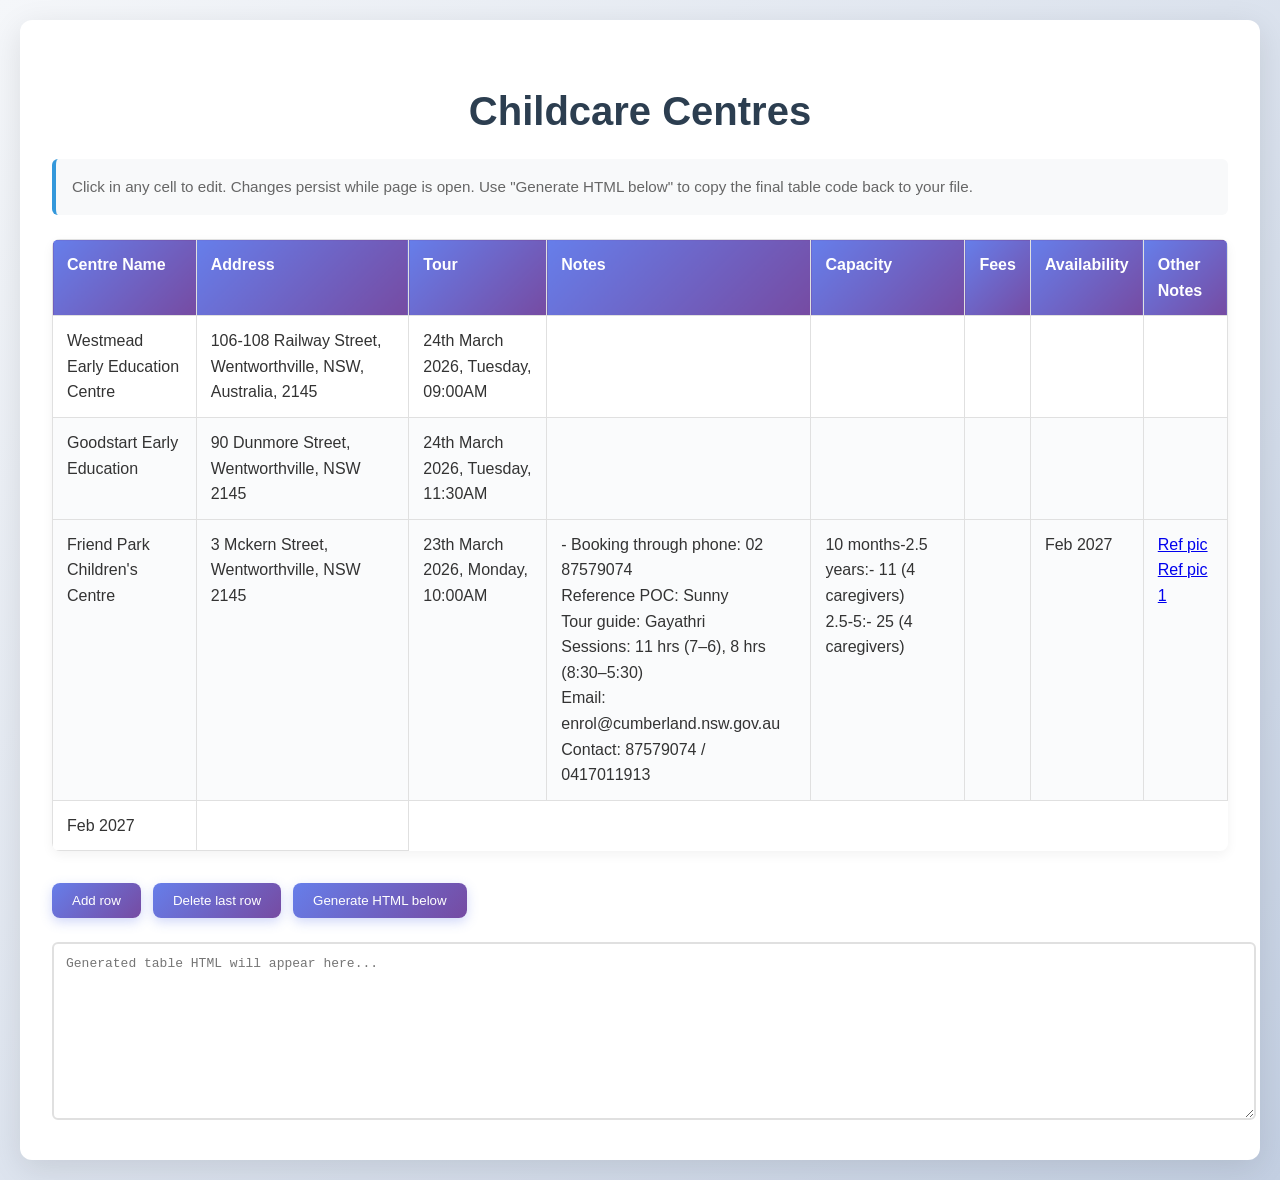
==== index.html @ 1ac56fbf "index.html" ====
<!DOCTYPE html>
<html lang="en">
<head>
  <meta charset="UTF-8">
  <title>Childcare Centres</title>
  <style>
    body {
      font-family: -apple-system, BlinkMacSystemFont, 'Segoe UI', Roboto, sans-serif;
      background: linear-gradient(135deg, #f5f7fa 0%, #c3cfe2 100%);
      margin: 0;
      padding: 20px;
      line-height: 1.6;
      color: #333;
    }
    h1 {
      text-align: center;
      color: #2c3e50;
      font-size: 2.5rem;
      margin-bottom: 1rem;
    }
    .container {
      max-width: 1400px;
      margin: 0 auto;
      background: #fff;
      padding: 2rem;
      border-radius: 12px;
      box-shadow: 0 8px 32px rgba(0,0,0,0.1);
    }
    .info {
      font-size: 0.95em;
      color: #666;
      margin-bottom: 1.5rem;
      background: #f8f9fa;
      padding: 1rem;
      border-radius: 6px;
      border-left: 4px solid #3498db;
    }
    table {
      width: 100%;
      border-collapse: collapse;
      margin-top: 1rem;
      border-radius: 8px;
      overflow: hidden;
      box-shadow: 0 4px 12px rgba(0,0,0,0.05);
    }
    th, td {
      border: 1px solid #e0e0e0;
      padding: 12px 14px;
      text-align: left;
      vertical-align: top;
    }
    th {
      background: linear-gradient(135deg, #667eea 0%, #764ba2 100%);
      color: white;
      font-weight: 600;
      position: sticky;
      top: 0;
    }
    tr:nth-child(even) td {
      background: #fafbfc;
    }
    tr:hover td {
      background: #f0f8ff;
    }
    textarea {
      width: 100%;
      height: 150px;
      margin-top: 1.5rem;
      font-family: 'Courier New', monospace;
      font-size: 13px;
      border: 2px solid #e0e0e0;
      border-radius: 6px;
      padding: 12px;
      resize: vertical;
    }
    .controls {
      margin-top: 2rem;
      display: flex;
      gap: 12px;
      flex-wrap: wrap;
    }
    button {
      padding: 10px 20px;
      border-radius: 8px;
      border: none;
      cursor: pointer;
      background: linear-gradient(135deg, #667eea 0%, #764ba2 100%);
      color: white;
      font-weight: 500;
      transition: all 0.3s ease;
      box-shadow: 0 4px 12px rgba(102, 126, 234, 0.3);
    }
    button:hover {
      transform: translateY(-2px);
      box-shadow: 0 6px 20px rgba(102, 126, 234, 0.4);
    }
    @media (max-width: 768px) {
      .container {
        padding: 1.5rem;
        margin: 0 0.5rem;
      }
      th, td {
        padding: 8px 10px;
        font-size: 0.9em;
      }
    }
  </style>
</head>
<body>
  <div class="container">
    <h1>Childcare Centres</h1>

    <p class="info">
      Click in any cell to edit. Changes persist while page is open. 
      Use "Generate HTML below" to copy the final table code back to your file.
    </p>

   <table id="centres-table">
      <thead>
        <tr>
          <th>Centre Name</th>
          <th>Address</th>
          <th>Tour</th>
          <th>Notes</th>
          <th>Capacity</th>
          <th>Fees</th>
          <th>Availability</th>
          <th>Other Notes</th>
        </tr>
      </thead>
      <tbody contenteditable="true">
        <tr>
          <td>Westmead Early Education Centre</td>
          <td>106-108 Railway Street, Wentworthville, NSW, Australia, 2145</td>
          <td>24th March 2026, Tuesday, 09:00AM</td>
          <td></td>
          <td></td>
          <td></td>
          <td></td>
          <td></td>
        </tr>
        <tr>
          <td>Goodstart Early Education</td>
          <td>90 Dunmore Street, Wentworthville, NSW 2145</td>
          <td>24th March 2026, Tuesday, 11:30AM</td>
          <td></td>
          <td></td>
          <td></td>
          <td></td>
          <td></td>
        </tr>
        <tr>
         <tr>
  <td>Friend Park Children's Centre</td>
  <td>3 Mckern Street, Wentworthville, NSW 2145</td>
  <td>23th March 2026, Monday, 10:00AM</td>
  <td>- Booking through phone: 02 87579074<br>Reference POC: Sunny<br>Tour guide: Gayathri<br>Sessions: 11 hrs (7–6), 8 hrs (8:30–5:30)<br>Email: enrol@cumberland.nsw.gov.au<br>Contact: 87579074 / 0417011913<br></td>
  <td>10 months-2.5 years:- 11 (4 caregivers)<br>2.5-5:- 25 (4 caregivers)</td>
  <td></td>
  <td>Feb 2027</td>
  <td contenteditable="false">
    <a href="friends park child care.jpeg" target="_blank" rel="noopener noreferrer">Ref pic</a> <br> 
    <a href="friends park child care1.jpeg" target="_blank" rel="noopener noreferrer">Ref pic 1</a>
  </td>
</tr>

          <td>Feb 2027</td>
          <td></td>
        </tr>
      </tbody>
    </table>

    <div class="controls">
      <button onclick="addRow()">Add row</button>
      <button onclick="deleteLastRow()">Delete last row</button>
      <button onclick="exportTable()">Generate HTML below</button>
    </div>

    <textarea id="export-output"
      placeholder="Generated table HTML will appear here..."></textarea>
  </div>

  <script>
    function addRow() {
      const tbody = document.querySelector('#centres-table tbody');
      const row = document.createElement('tr');
      row.innerHTML = '<td></td><td></td><td></td><td></td><td></td><td></td><td></td><td></td>';
      tbody.appendChild(row);
    }

    function deleteLastRow() {
      const tbody = document.querySelector('#centres-table tbody');
      const rows = tbody.querySelectorAll('tr');
      if (rows.length > 0) {
        tbody.removeChild(rows[rows.length - 1]);
      }
    }

    function exportTable() {
      const table = document.getElementById('centres-table');
      const html = table.outerHTML;
      document.getElementById('export-output').value = html;
    }
  </script>
</body>
</html>
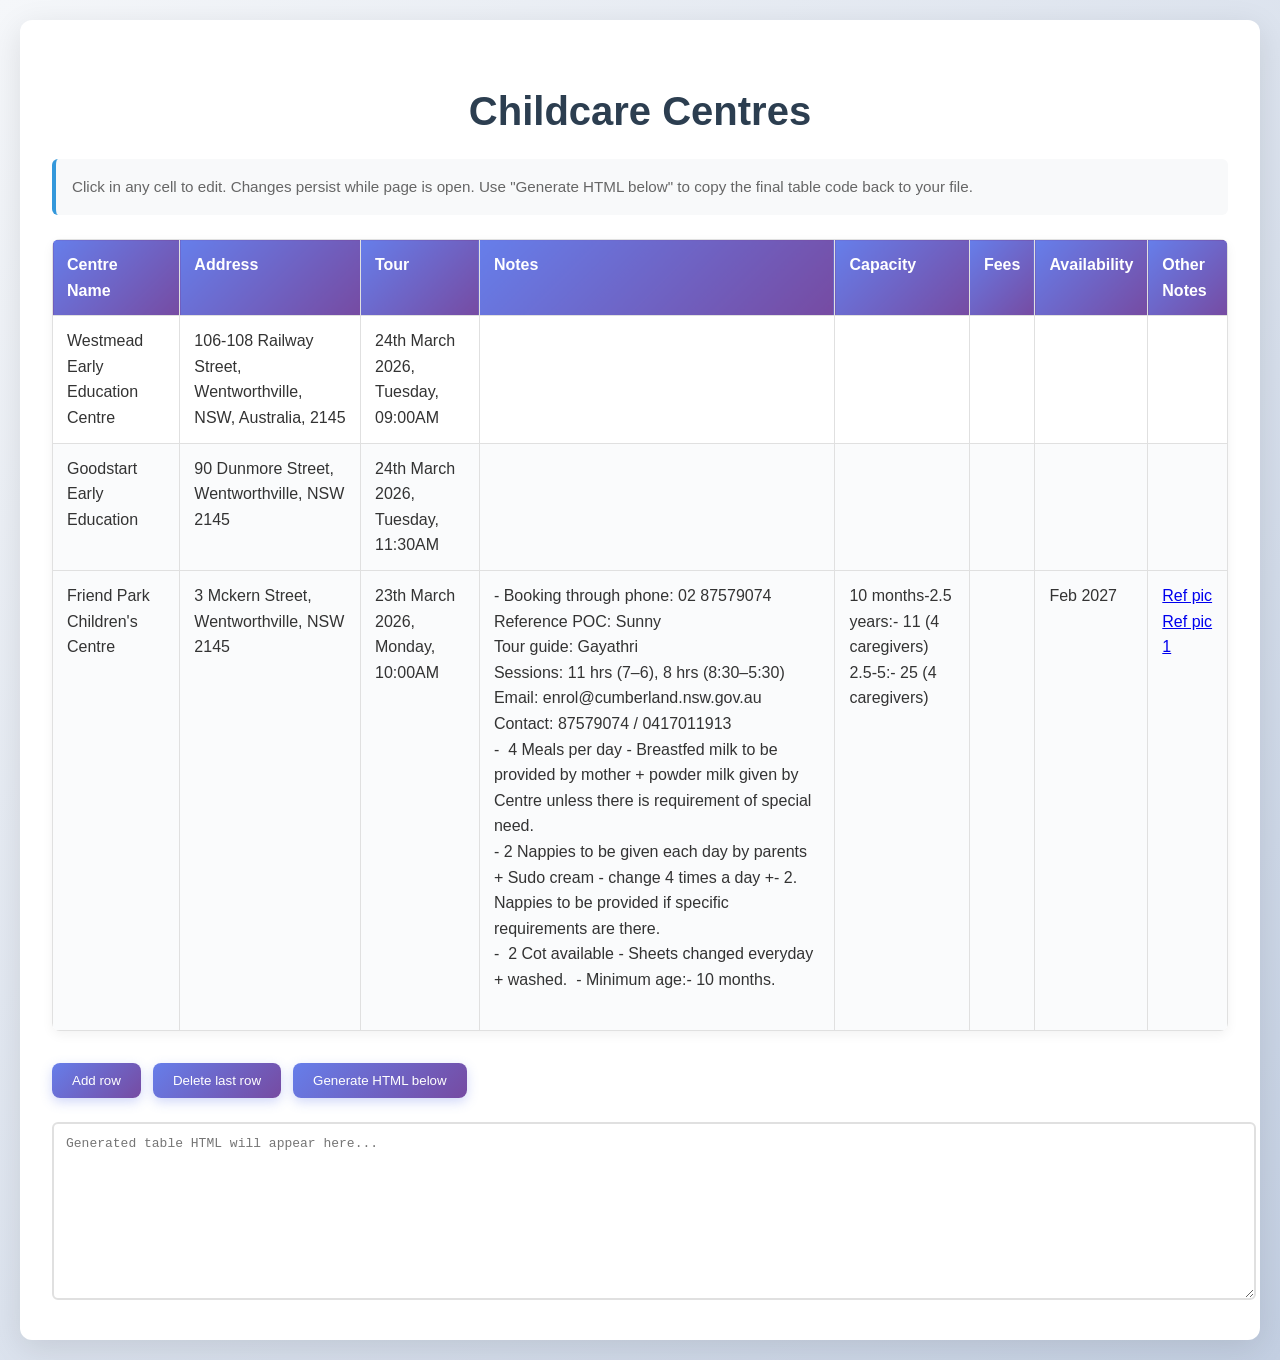
==== commit f96daee0: "index.html" ====
--- a/index.html
+++ b/index.html
@@ -115,7 +115,7 @@
       Use "Generate HTML below" to copy the final table code back to your file.
     </p>
 
-   <table id="centres-table">
+<table id="centres-table">
       <thead>
         <tr>
           <th>Centre Name</th>
@@ -150,11 +150,11 @@
           <td></td>
         </tr>
         <tr>
-         <tr>
+         </tr><tr>
   <td>Friend Park Children's Centre</td>
   <td>3 Mckern Street, Wentworthville, NSW 2145</td>
   <td>23th March 2026, Monday, 10:00AM</td>
-  <td>- Booking through phone: 02 87579074<br>Reference POC: Sunny<br>Tour guide: Gayathri<br>Sessions: 11 hrs (7–6), 8 hrs (8:30–5:30)<br>Email: enrol@cumberland.nsw.gov.au<br>Contact: 87579074 / 0417011913<br></td>
+  <td>- Booking through phone: 02 87579074<br>Reference POC: Sunny<br>Tour guide: Gayathri<br>Sessions: 11 hrs (7–6), 8 hrs (8:30–5:30)<br>Email: enrol@cumberland.nsw.gov.au<br>Contact: 87579074 / 0417011913<br>-&nbsp;&nbsp;4 Meals per day - Breastfed milk to be provided by mother + powder milk given by Centre unless there is requirement of special need.<br>- 2 Nappies to be given each day by parents&nbsp; + Sudo cream - change 4 times a day +- 2. Nappies to be provided if specific requirements are there.&nbsp;<br>-&nbsp;&nbsp;2 Cot available - Sheets changed everyday + washed.&nbsp;&nbsp;- Minimum age:- 10 months.&nbsp;<br><br></td>
   <td>10 months-2.5 years:- 11 (4 caregivers)<br>2.5-5:- 25 (4 caregivers)</td>
   <td></td>
   <td>Feb 2027</td>
@@ -164,9 +164,7 @@
   </td>
 </tr>
 
-          <td>Feb 2027</td>
-          <td></td>
-        </tr>
+          
       </tbody>
     </table>
 
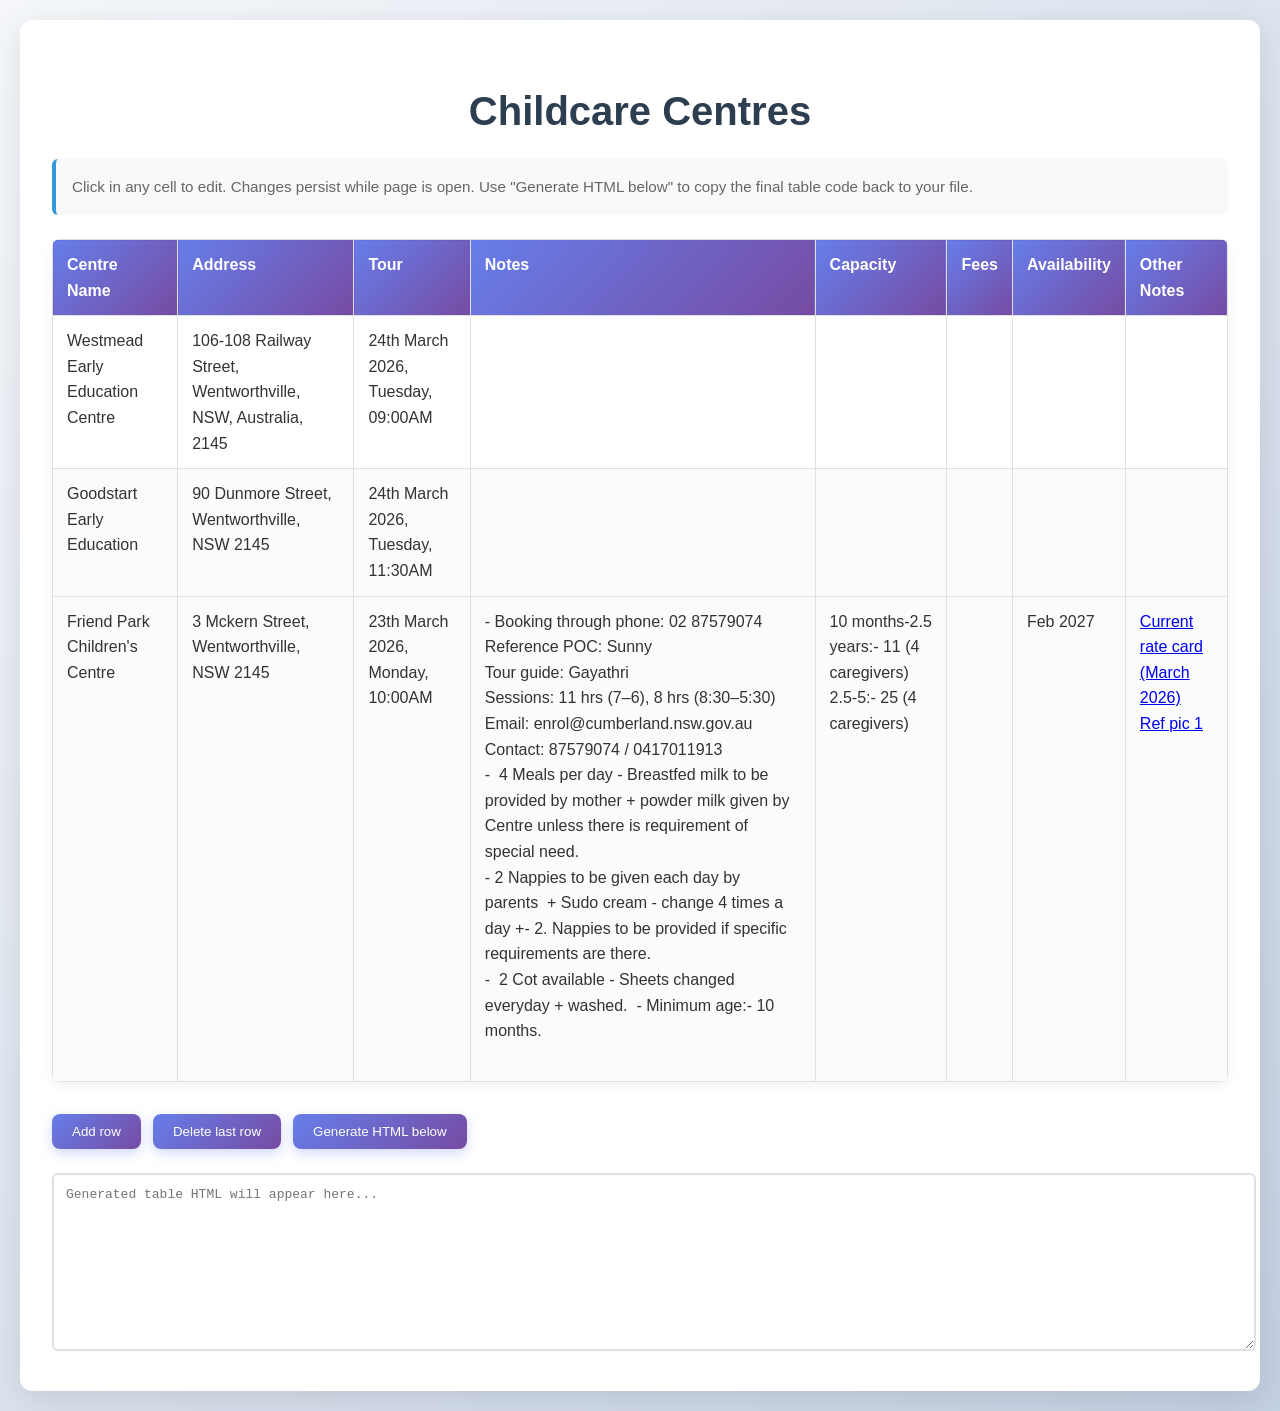
==== commit 1e34c87d: "index.html" ====
--- a/index.html
+++ b/index.html
@@ -159,7 +159,7 @@
   <td></td>
   <td>Feb 2027</td>
   <td contenteditable="false">
-    <a href="friends park child care.jpeg" target="_blank" rel="noopener noreferrer">Ref pic</a> <br> 
+    <a href="friends park child care.jpeg" target="_blank" rel="noopener noreferrer">Current rate card (March 2026)</a> <br> 
     <a href="friends park child care1.jpeg" target="_blank" rel="noopener noreferrer">Ref pic 1</a>
   </td>
 </tr>
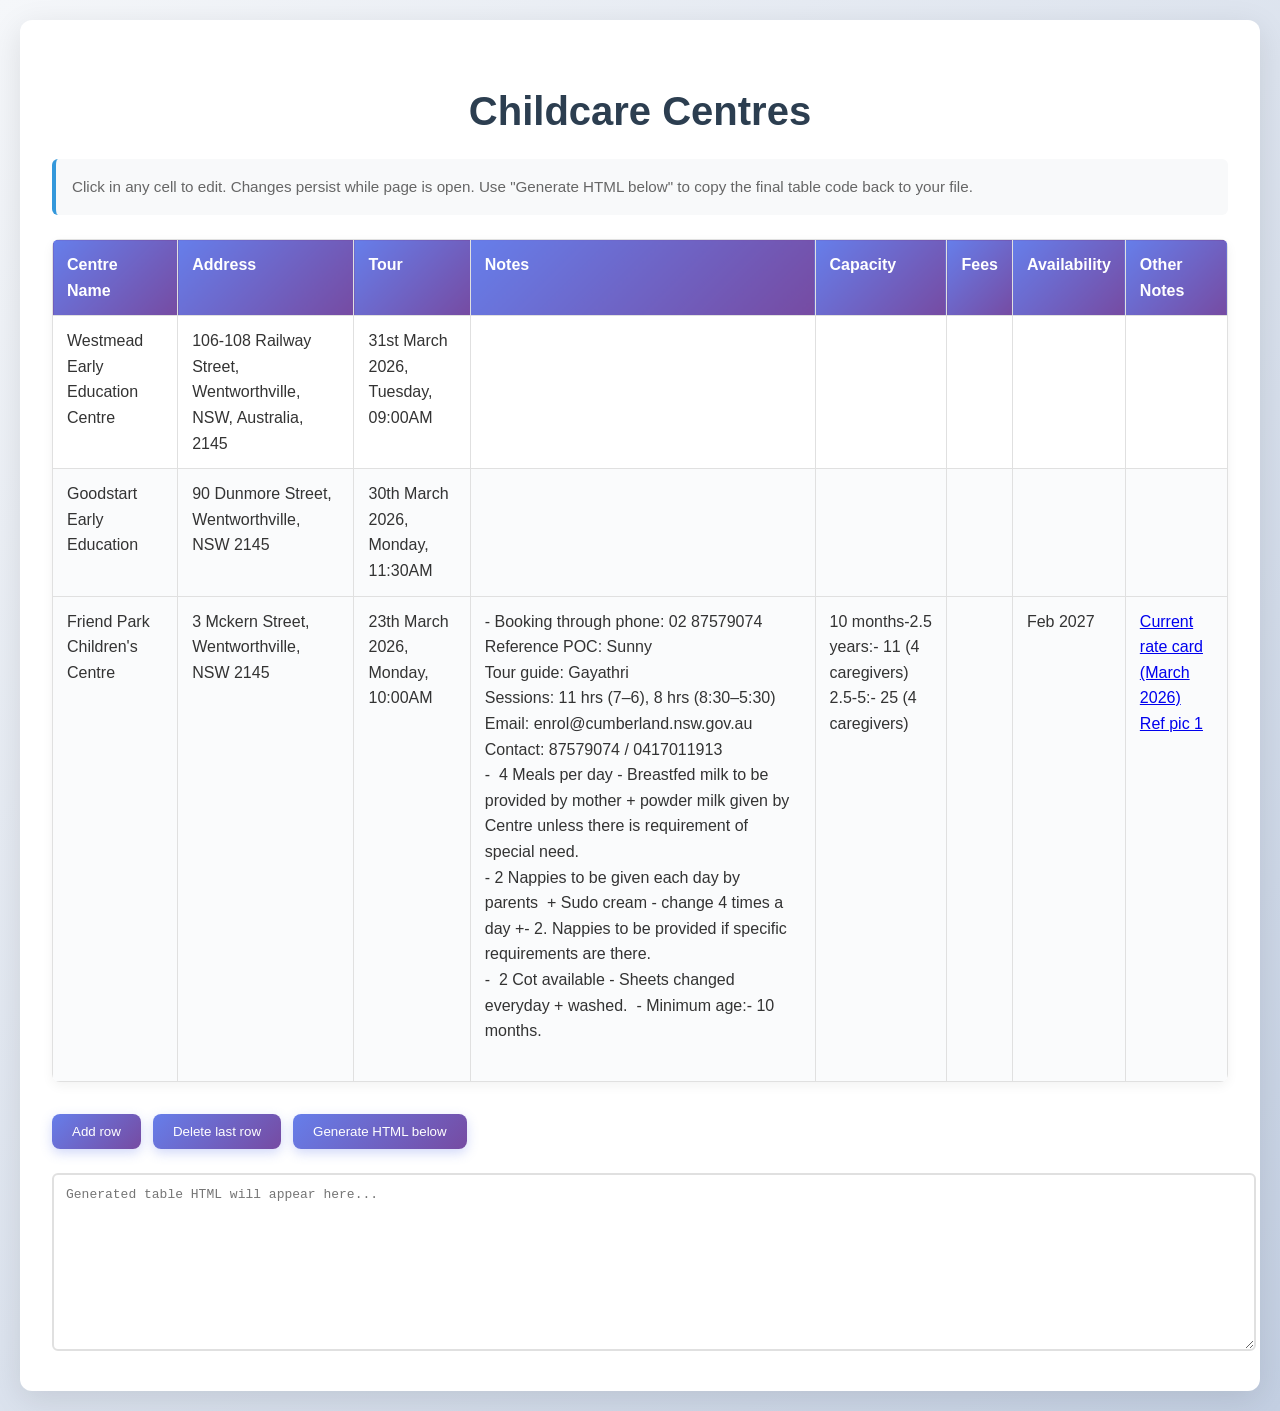
==== commit cfd67ccc: "Update index.html" ====
--- a/index.html
+++ b/index.html
@@ -132,7 +132,7 @@
         <tr>
           <td>Westmead Early Education Centre</td>
           <td>106-108 Railway Street, Wentworthville, NSW, Australia, 2145</td>
-          <td>24th March 2026, Tuesday, 09:00AM</td>
+          <td>31st March 2026, Tuesday, 09:00AM</td>
           <td></td>
           <td></td>
           <td></td>
@@ -142,7 +142,7 @@
         <tr>
           <td>Goodstart Early Education</td>
           <td>90 Dunmore Street, Wentworthville, NSW 2145</td>
-          <td>24th March 2026, Tuesday, 11:30AM</td>
+          <td>30th March 2026, Monday, 11:30AM</td>
           <td></td>
           <td></td>
           <td></td>
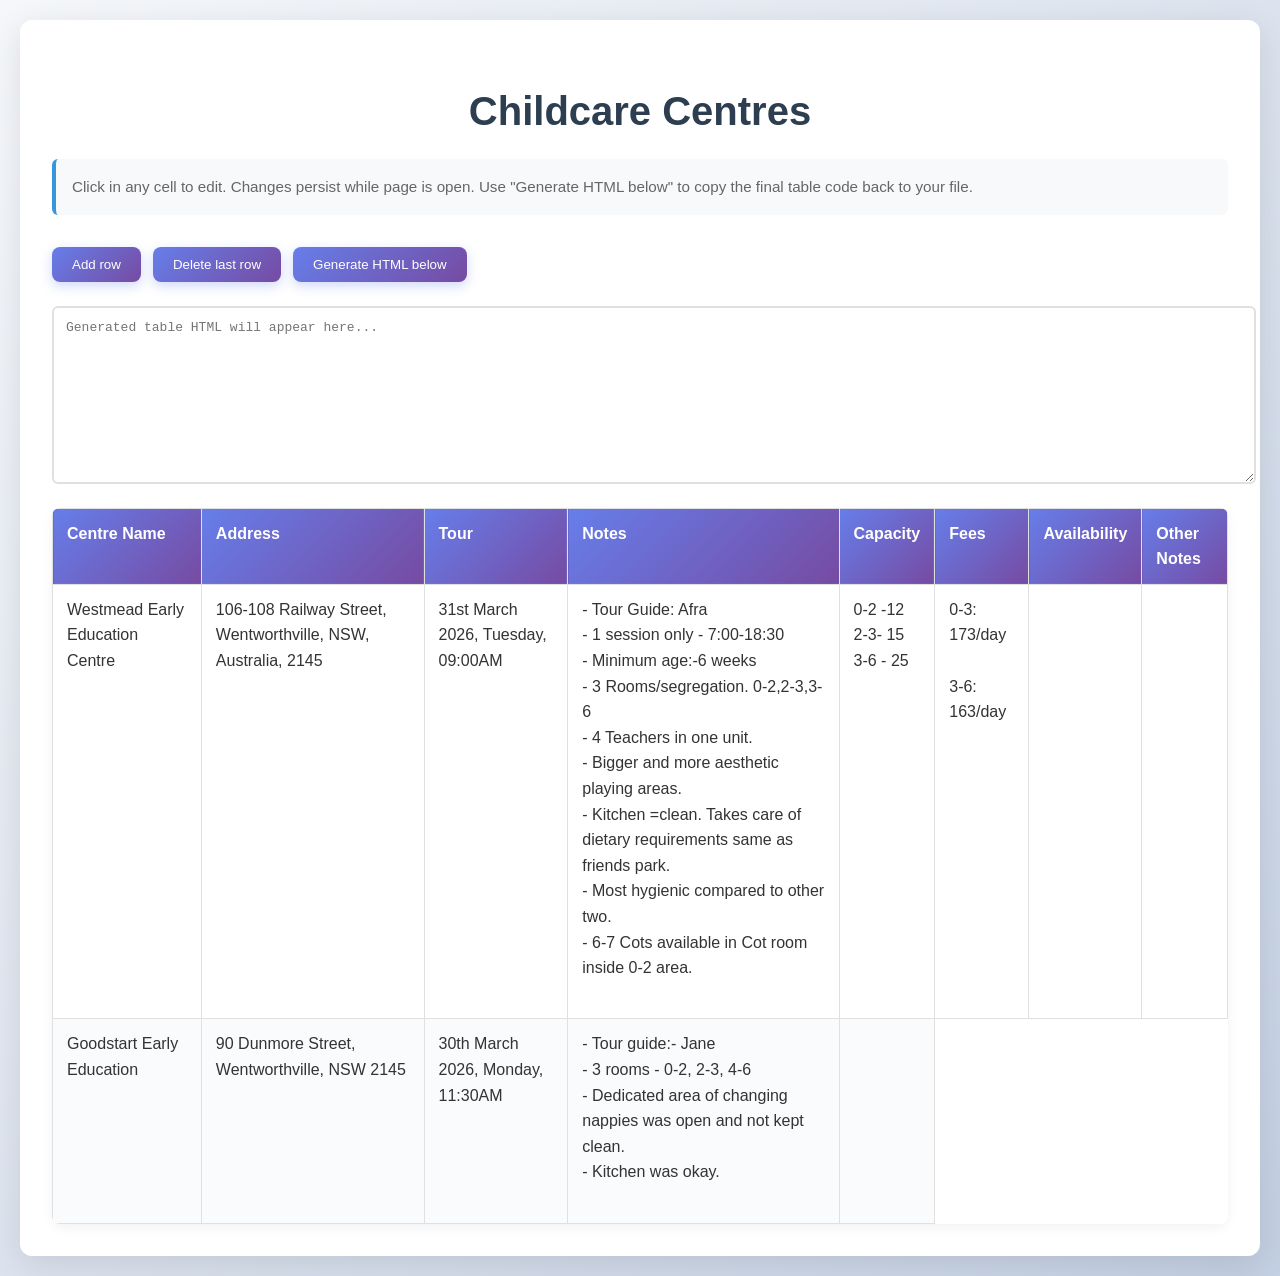
==== commit cf5b92cb: "Update index.html" ====
--- a/index.html
+++ b/index.html
@@ -133,9 +133,9 @@
           <td>Westmead Early Education Centre</td>
           <td>106-108 Railway Street, Wentworthville, NSW, Australia, 2145</td>
           <td>31st March 2026, Tuesday, 09:00AM</td>
-          <td></td>
-          <td></td>
-          <td></td>
+          <td>- Tour Guide: Afra<br>- 1 session only - 7:00-18:30<br>- Minimum age:-6 weeks<br>- 3 Rooms/segregation. 0-2,2-3,3-6<br>- 4 Teachers in one unit.<br>- Bigger and more aesthetic playing areas.<br>- Kitchen =clean. Takes care of dietary requirements same as friends park.<br>- Most hygienic compared to other two.&nbsp;<br>- 6-7 Cots available in Cot room inside 0-2 area.&nbsp;&nbsp;<br><br></td>
+          <td>0-2 -12<br>2-3- 15<br>3-6 - 25</td>
+          <td>0-3: 173/day<br><br>3-6: 163/day</td>
           <td></td>
           <td></td>
         </tr>
@@ -143,30 +143,8 @@
           <td>Goodstart Early Education</td>
           <td>90 Dunmore Street, Wentworthville, NSW 2145</td>
           <td>30th March 2026, Monday, 11:30AM</td>
+          <td>- Tour guide:- Jane<br>- 3 rooms - 0-2, 2-3, 4-6<br>- Dedicated area of changing nappies was open and not kept clean.&nbsp;<br>- Kitchen was okay.&nbsp;<br><br></td>
           <td></td>
-          <td></td>
-          <td></td>
-          <td></td>
-          <td></td>
-        </tr>
-        <tr>
-         </tr><tr>
-  <td>Friend Park Children's Centre</td>
-  <td>3 Mckern Street, Wentworthville, NSW 2145</td>
-  <td>23th March 2026, Monday, 10:00AM</td>
-  <td>- Booking through phone: 02 87579074<br>Reference POC: Sunny<br>Tour guide: Gayathri<br>Sessions: 11 hrs (7–6), 8 hrs (8:30–5:30)<br>Email: enrol@cumberland.nsw.gov.au<br>Contact: 87579074 / 0417011913<br>-&nbsp;&nbsp;4 Meals per day - Breastfed milk to be provided by mother + powder milk given by Centre unless there is requirement of special need.<br>- 2 Nappies to be given each day by parents&nbsp; + Sudo cream - change 4 times a day +- 2. Nappies to be provided if specific requirements are there.&nbsp;<br>-&nbsp;&nbsp;2 Cot available - Sheets changed everyday + washed.&nbsp;&nbsp;- Minimum age:- 10 months.&nbsp;<br><br></td>
-  <td>10 months-2.5 years:- 11 (4 caregivers)<br>2.5-5:- 25 (4 caregivers)</td>
-  <td></td>
-  <td>Feb 2027</td>
-  <td contenteditable="false">
-    <a href="friends park child care.jpeg" target="_blank" rel="noopener noreferrer">Current rate card (March 2026)</a> <br> 
-    <a href="friends park child care1.jpeg" target="_blank" rel="noopener noreferrer">Ref pic 1</a>
-  </td>
-</tr>
-
-          
-      </tbody>
-    </table>
 
     <div class="controls">
       <button onclick="addRow()">Add row</button>
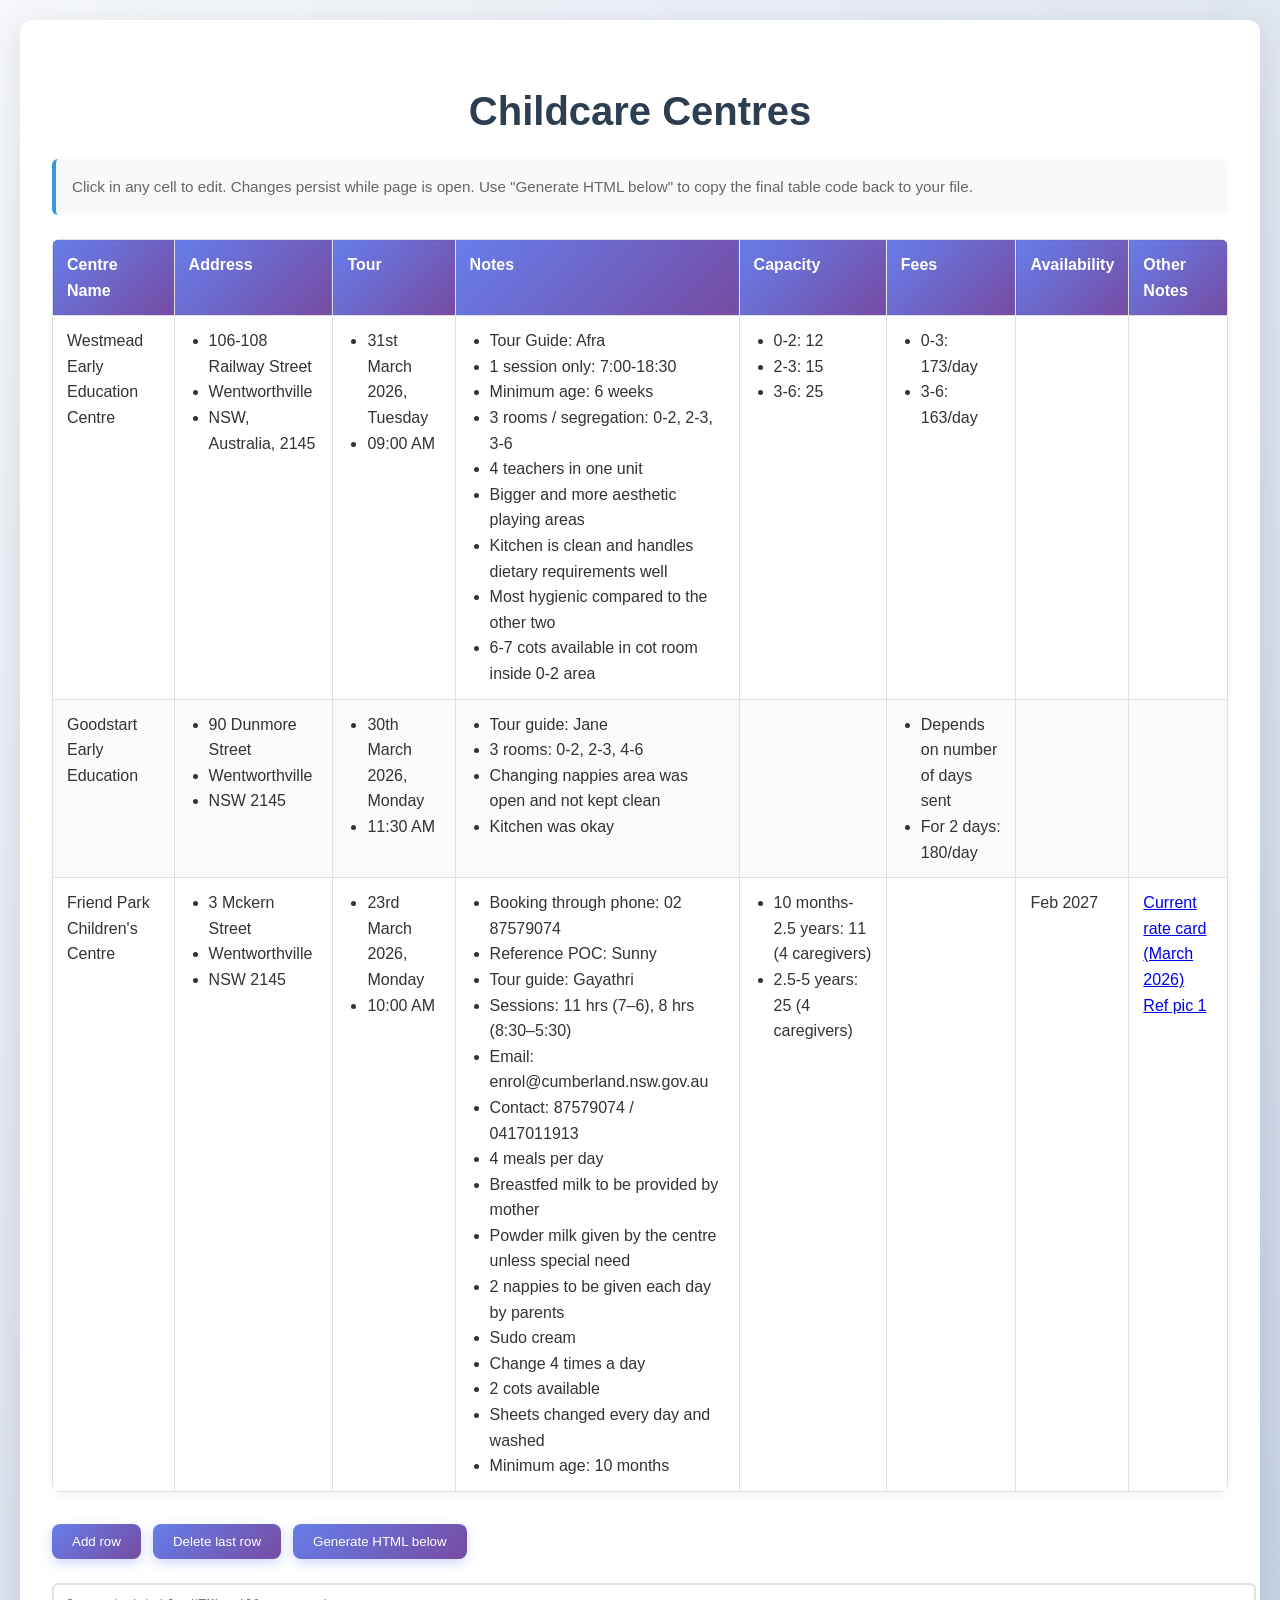
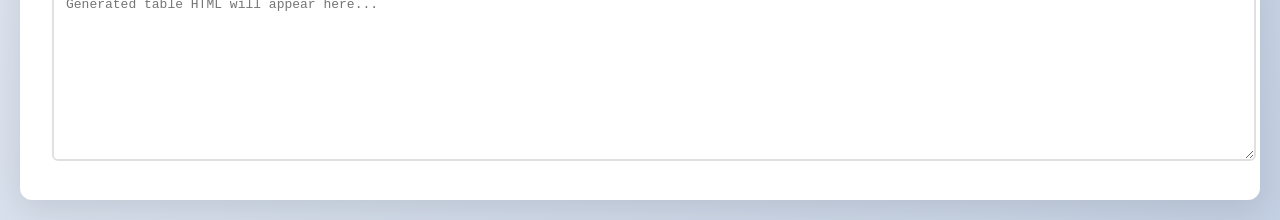
==== commit a5d6f0af: "Update index.html" ====
--- a/index.html
+++ b/index.html
@@ -115,36 +115,159 @@
       Use "Generate HTML below" to copy the final table code back to your file.
     </p>
 
+<style>
+  #centres-table td ul {
+    margin: 0;
+    padding-left: 20px;
+  }
+
+  #centres-table td {
+    vertical-align: top;
+  }
+</style>
+
 <table id="centres-table">
-      <thead>
-        <tr>
-          <th>Centre Name</th>
-          <th>Address</th>
-          <th>Tour</th>
-          <th>Notes</th>
-          <th>Capacity</th>
-          <th>Fees</th>
-          <th>Availability</th>
-          <th>Other Notes</th>
-        </tr>
-      </thead>
-      <tbody contenteditable="true">
-        <tr>
-          <td>Westmead Early Education Centre</td>
-          <td>106-108 Railway Street, Wentworthville, NSW, Australia, 2145</td>
-          <td>31st March 2026, Tuesday, 09:00AM</td>
-          <td>- Tour Guide: Afra<br>- 1 session only - 7:00-18:30<br>- Minimum age:-6 weeks<br>- 3 Rooms/segregation. 0-2,2-3,3-6<br>- 4 Teachers in one unit.<br>- Bigger and more aesthetic playing areas.<br>- Kitchen =clean. Takes care of dietary requirements same as friends park.<br>- Most hygienic compared to other two.&nbsp;<br>- 6-7 Cots available in Cot room inside 0-2 area.&nbsp;&nbsp;<br><br></td>
-          <td>0-2 -12<br>2-3- 15<br>3-6 - 25</td>
-          <td>0-3: 173/day<br><br>3-6: 163/day</td>
-          <td></td>
-          <td></td>
-        </tr>
-        <tr>
-          <td>Goodstart Early Education</td>
-          <td>90 Dunmore Street, Wentworthville, NSW 2145</td>
-          <td>30th March 2026, Monday, 11:30AM</td>
-          <td>- Tour guide:- Jane<br>- 3 rooms - 0-2, 2-3, 4-6<br>- Dedicated area of changing nappies was open and not kept clean.&nbsp;<br>- Kitchen was okay.&nbsp;<br><br></td>
-          <td></td>
+  <thead>
+    <tr>
+      <th>Centre Name</th>
+      <th>Address</th>
+      <th>Tour</th>
+      <th>Notes</th>
+      <th>Capacity</th>
+      <th>Fees</th>
+      <th>Availability</th>
+      <th>Other Notes</th>
+    </tr>
+  </thead>
+  <tbody contenteditable="true">
+    <tr>
+      <td>Westmead Early Education Centre</td>
+      <td>
+        <ul>
+          <li>106-108 Railway Street</li>
+          <li>Wentworthville</li>
+          <li>NSW, Australia, 2145</li>
+        </ul>
+      </td>
+      <td>
+        <ul>
+          <li>31st March 2026, Tuesday</li>
+          <li>09:00 AM</li>
+        </ul>
+      </td>
+      <td>
+        <ul>
+          <li>Tour Guide: Afra</li>
+          <li>1 session only: 7:00-18:30</li>
+          <li>Minimum age: 6 weeks</li>
+          <li>3 rooms / segregation: 0-2, 2-3, 3-6</li>
+          <li>4 teachers in one unit</li>
+          <li>Bigger and more aesthetic playing areas</li>
+          <li>Kitchen is clean and handles dietary requirements well</li>
+          <li>Most hygienic compared to the other two</li>
+          <li>6-7 cots available in cot room inside 0-2 area</li>
+        </ul>
+      </td>
+      <td>
+        <ul>
+          <li>0-2: 12</li>
+          <li>2-3: 15</li>
+          <li>3-6: 25</li>
+        </ul>
+      </td>
+      <td>
+        <ul>
+          <li>0-3: 173/day</li>
+          <li>3-6: 163/day</li>
+        </ul>
+      </td>
+      <td></td>
+      <td></td>
+    </tr>
+
+    <tr>
+      <td>Goodstart Early Education</td>
+      <td>
+        <ul>
+          <li>90 Dunmore Street</li>
+          <li>Wentworthville</li>
+          <li>NSW 2145</li>
+        </ul>
+      </td>
+      <td>
+        <ul>
+          <li>30th March 2026, Monday</li>
+          <li>11:30 AM</li>
+        </ul>
+      </td>
+      <td>
+        <ul>
+          <li>Tour guide: Jane</li>
+          <li>3 rooms: 0-2, 2-3, 4-6</li>
+          <li>Changing nappies area was open and not kept clean</li>
+          <li>Kitchen was okay</li>
+        </ul>
+      </td>
+      <td></td>
+      <td>
+        <ul>
+          <li>Depends on number of days sent</li>
+          <li>For 2 days: 180/day</li>
+        </ul>
+      </td>
+      <td></td>
+      <td></td>
+    </tr>
+
+    <tr>
+      <td>Friend Park Children's Centre</td>
+      <td>
+        <ul>
+          <li>3 Mckern Street</li>
+          <li>Wentworthville</li>
+          <li>NSW 2145</li>
+        </ul>
+      </td>
+      <td>
+        <ul>
+          <li>23rd March 2026, Monday</li>
+          <li>10:00 AM</li>
+        </ul>
+      </td>
+      <td>
+        <ul>
+          <li>Booking through phone: 02 87579074</li>
+          <li>Reference POC: Sunny</li>
+          <li>Tour guide: Gayathri</li>
+          <li>Sessions: 11 hrs (7–6), 8 hrs (8:30–5:30)</li>
+          <li>Email: enrol@cumberland.nsw.gov.au</li>
+          <li>Contact: 87579074 / 0417011913</li>
+          <li>4 meals per day</li>
+          <li>Breastfed milk to be provided by mother</li>
+          <li>Powder milk given by the centre unless special need</li>
+          <li>2 nappies to be given each day by parents</li>
+          <li>Sudo cream</li>
+          <li>Change 4 times a day</li>
+          <li>2 cots available</li>
+          <li>Sheets changed every day and washed</li>
+          <li>Minimum age: 10 months</li>
+        </ul>
+      </td>
+      <td>
+        <ul>
+          <li>10 months-2.5 years: 11 (4 caregivers)</li>
+          <li>2.5-5 years: 25 (4 caregivers)</li>
+        </ul>
+      </td>
+      <td></td>
+      <td>Feb 2027</td>
+      <td contenteditable="false">
+        <a href="friends park child care.jpeg" target="_blank" rel="noopener noreferrer">Current rate card (March 2026)</a><br>
+        <a href="friends park child care1.jpeg" target="_blank" rel="noopener noreferrer">Ref pic 1</a>
+      </td>
+    </tr>
+  </tbody>
+</table>
 
     <div class="controls">
       <button onclick="addRow()">Add row</button>
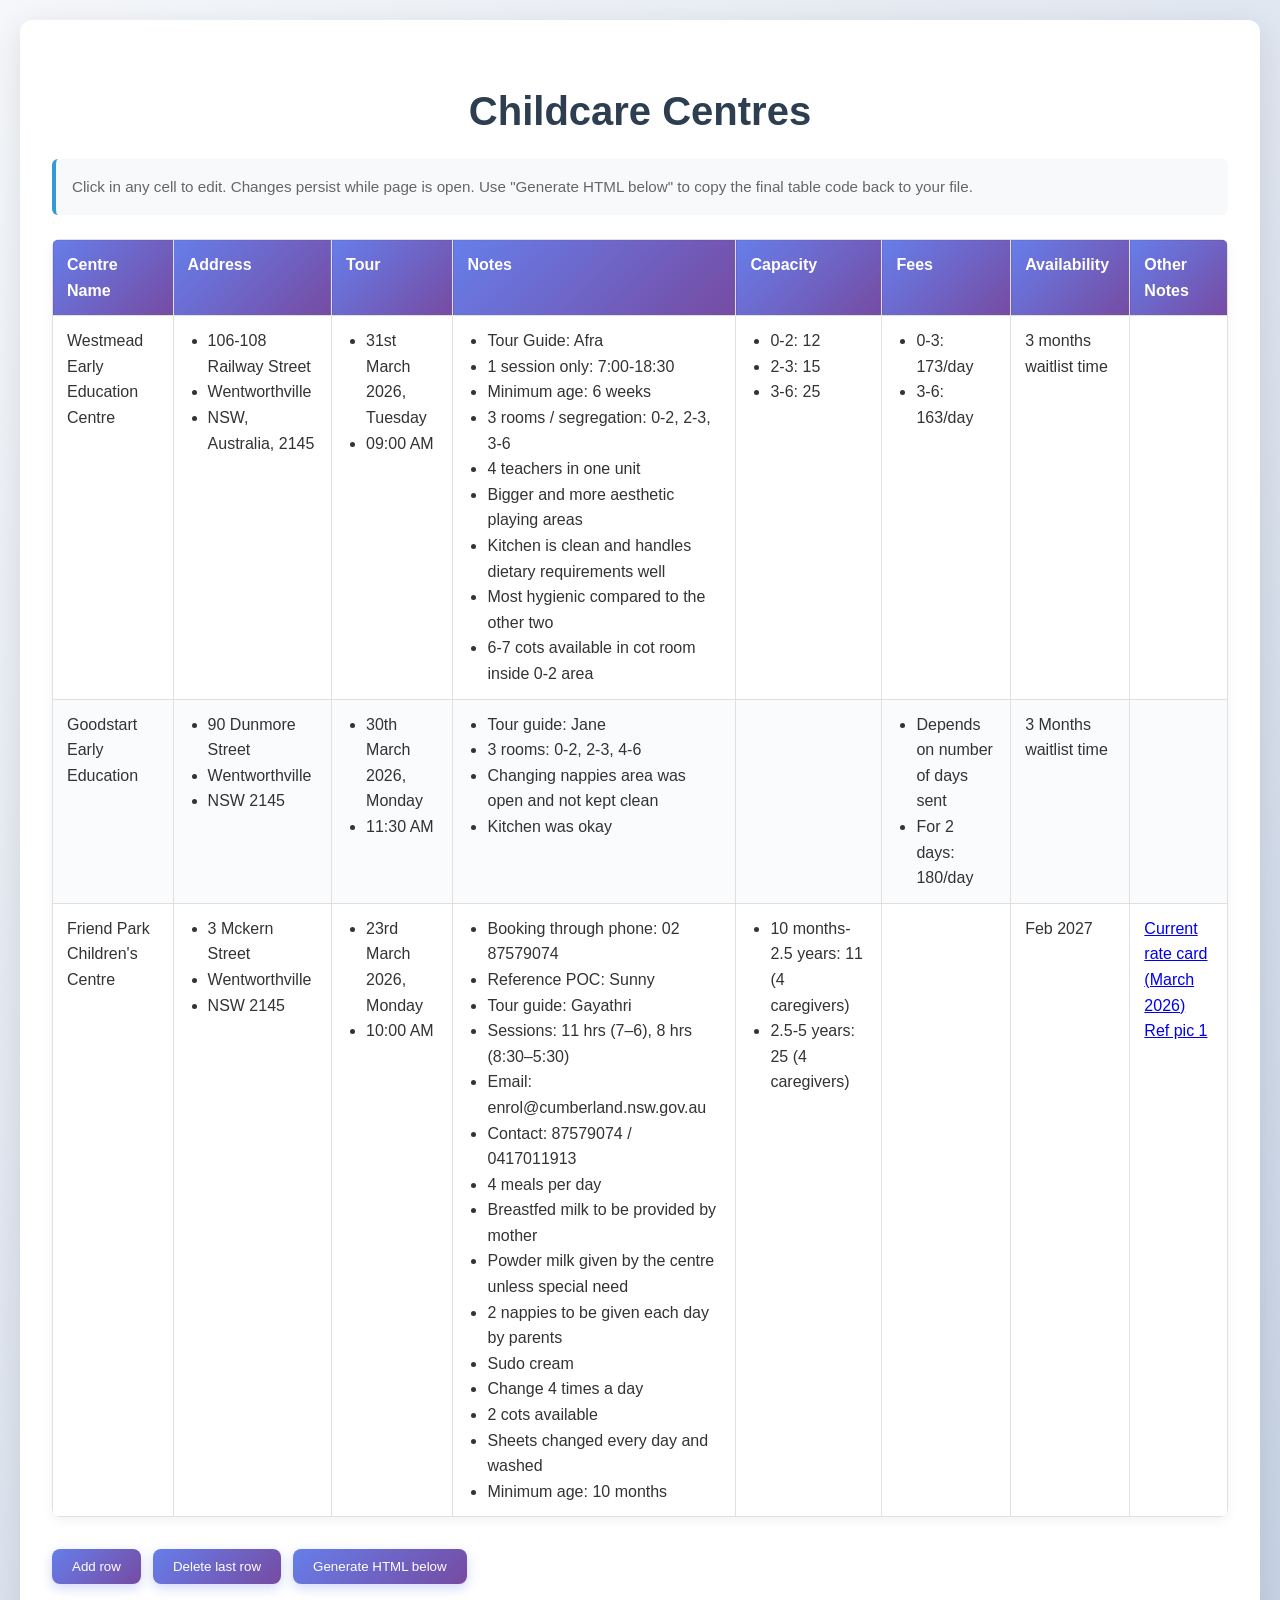
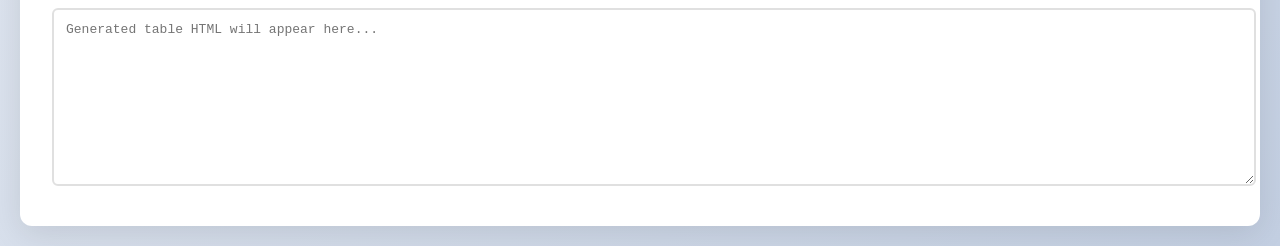
==== commit 90c7dc26: "Update index.html" ====
--- a/index.html
+++ b/index.html
@@ -181,7 +181,7 @@
           <li>3-6: 163/day</li>
         </ul>
       </td>
-      <td></td>
+      <td>3 months waitlist time</td>
       <td></td>
     </tr>
 
@@ -215,7 +215,7 @@
           <li>For 2 days: 180/day</li>
         </ul>
       </td>
-      <td></td>
+      <td>3 Months waitlist time</td>
       <td></td>
     </tr>
 
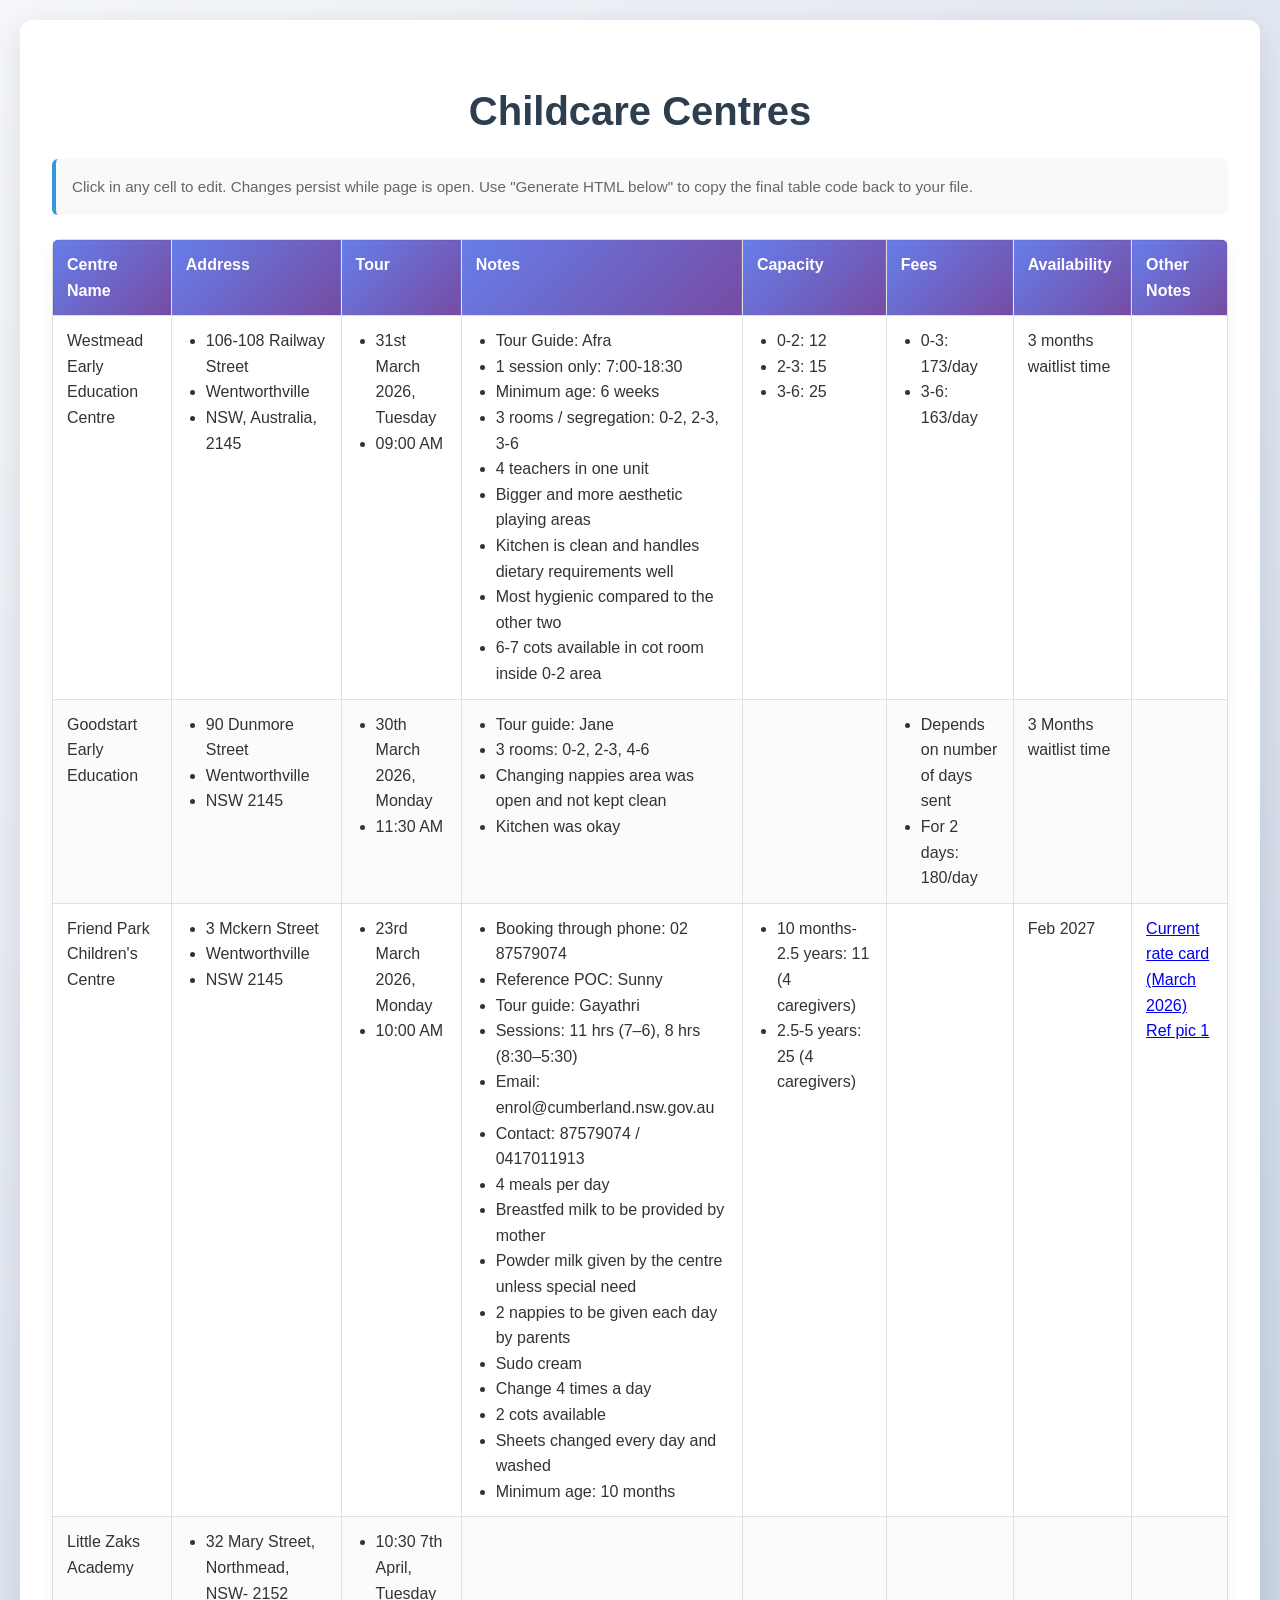
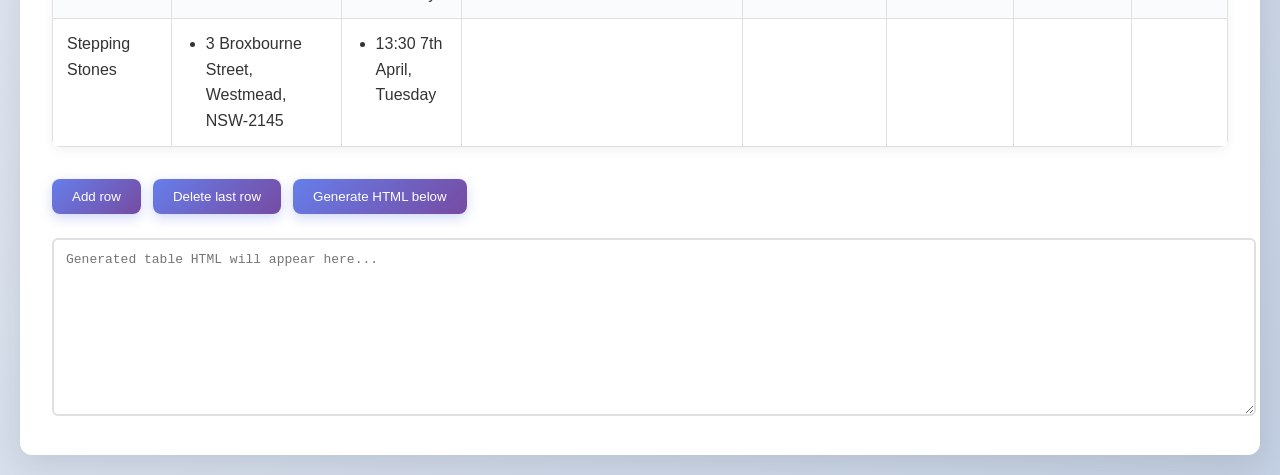
==== commit 4269ace6: "Update index.html" ====
--- a/index.html
+++ b/index.html
@@ -266,7 +266,7 @@
         <a href="friends park child care1.jpeg" target="_blank" rel="noopener noreferrer">Ref pic 1</a>
       </td>
     </tr>
-  </tbody>
+  <tr><td>Little Zaks Academy</td><td><ul><li>32 Mary Street, Northmead, NSW- 2152</li></ul></td><td><ul><li>10:30 7th April, Tuesday</li></ul></td><td></td><td></td><td></td><td></td><td></td></tr><tr><td>Stepping Stones</td><td><ul><li>3 Broxbourne Street, Westmead, NSW-2145</li></ul></td><td><ul><li>13:30 7th April, Tuesday</li></ul></td><td></td><td></td><td></td><td></td><td></td></tr></tbody>
 </table>
 
     <div class="controls">
